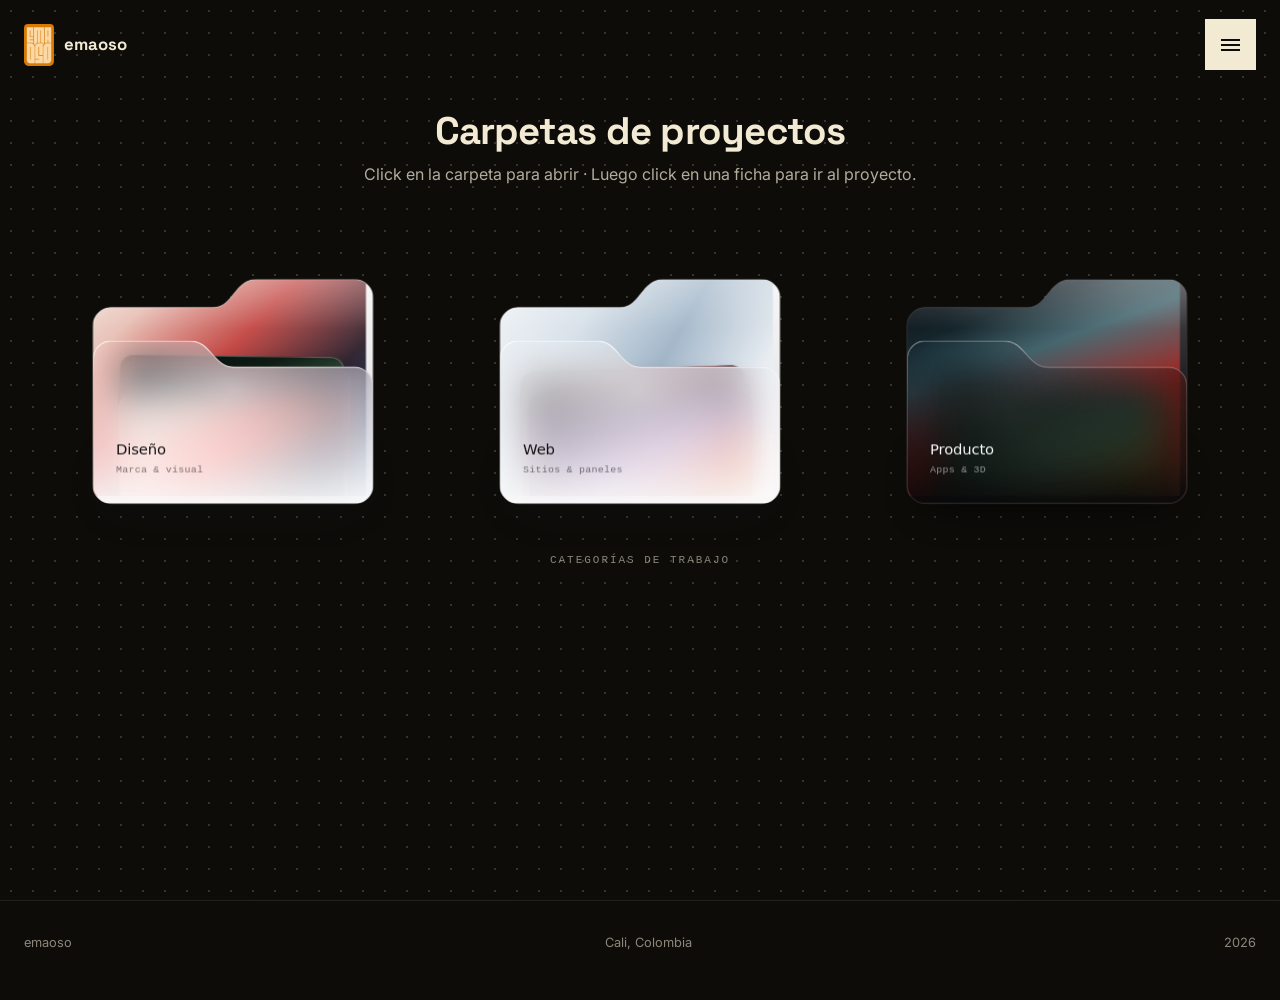
==== work.html @ 0667c809 "actualizacion general" ====
<!DOCTYPE html>
<html lang="es">
<head>
  <meta charset="UTF-8" />
  <meta name="viewport" content="width=device-width, initial-scale=1" />
  <title>Trabajo — emaoso</title>
  <meta name="description" content="Carpetas de proyectos de emaoso: diseño, web y producto.">
  <link rel="icon" href="assets/favicon.png">
  <link rel="preconnect" href="https://fonts.googleapis.com">
  <link rel="preconnect" href="https://fonts.gstatic.com" crossorigin>
  <link href="https://fonts.googleapis.com/css2?family=Space+Grotesk:wght@500;700&family=Inter:wght@400;500;600&display=swap" rel="stylesheet">
  <link rel="stylesheet" href="css/style.css" />
  <link rel="stylesheet" href="css/glass-folder.css" />
  <style>
    .desk {
      position: relative;
      min-height: 100svh;
      padding: 7rem 1.5rem 5rem;
      display: flex;
      flex-direction: column;
      align-items: center;
      overflow: hidden;
      background: var(--ink);
      color: var(--paper);
    }
    .desk::before {
      content: "";
      position: absolute;
      inset: 0;
      background-image: radial-gradient(color-mix(in srgb, var(--paper) 18%, transparent) 1.1px, transparent 1.4px);
      background-size: 22px 22px;
      pointer-events: none;
    }
    .intro {
      position: relative;
      max-width: 36rem;
      text-align: center;
      margin-bottom: 3rem;
    }
    .intro h1 {
      font-family: var(--display);
      font-size: clamp(1.75rem, 4vw, 2.4rem);
      font-weight: 700;
      letter-spacing: -0.02em;
      margin: 0 0 0.75rem;
      color: var(--paper);
    }
    .intro p {
      margin: 0;
      color: color-mix(in srgb, var(--paper) 72%, transparent);
      line-height: 1.55;
    }
    .row {
      position: relative;
      display: grid;
      grid-template-columns: 1fr;
      gap: 3rem 2.5rem;
      justify-items: center;
      align-items: end;
      max-width: 1180px;
      width: 100%;
    }
    @media (min-width: 768px) {
      .row { grid-template-columns: 1fr 1fr; }
    }
    @media (min-width: 1100px) {
      .row { grid-template-columns: 1fr 1fr 1fr; }
    }
    .hint {
      position: relative;
      margin-top: 3rem;
      font-family: ui-monospace, SFMono-Regular, Menlo, monospace;
      font-size: 11px;
      letter-spacing: 0.18em;
      text-transform: uppercase;
      color: color-mix(in srgb, var(--paper) 55%, transparent);
    }
  </style>
</head>
<body>

<a class="skip-link" href="#principal">Saltar al contenido</a>

<header class="chrome-top">
  <a class="brand" href="index.html" aria-label="emaoso, inicio">
    <img src="assets/emaoso-mark.png" alt="" class="brand-mark">
    <span>emaoso</span>
  </a>
  <button class="menu-toggle" id="menuToggle" aria-expanded="false" aria-controls="menuOverlay" aria-label="Abrir menú">
    <span class="bars" aria-hidden="true"></span>
  </button>
</header>

<div class="menu-overlay" id="menuOverlay" role="dialog" aria-modal="true" aria-label="Menú de navegación">
  <div class="menu-backdrop"></div>
  <div class="menu-panel">
    <div class="menu-panel-head">
      <span>emaoso</span>
      <button class="menu-close" id="menuClose" aria-label="Cerrar menú">×</button>
    </div>
    <nav class="menu-nav">
      <a href="index.html"><span class="num">01</span> Inicio</a>
      <a href="work.html"><span class="num">02</span> Trabajo</a>
      <a href="index.html#sobre-mi"><span class="num">03</span> Sobre mí</a>
      <a href="index.html#servicios"><span class="num">04</span> Servicios</a>
      <a href="index.html#contacto"><span class="num">05</span> Contacto</a>
    </nav>
    <div class="menu-panel-foot">
      <a href="mailto:osorioemanuel1810@gmail.com">Email</a>
      <a href="https://www.behance.net/emanuelosorio2">Behance</a>
    </div>
  </div>
</div>

<main id="principal">
  <div class="desk">
    <div class="intro">
      <h1>Carpetas de proyectos</h1>
      <p>
        Click en la carpeta para abrir · Luego click en una ficha para ir al proyecto.
      </p>
    </div>

    <div class="row">
      <div id="folder-diseno"></div>
      <div id="folder-web"></div>
      <div id="folder-producto"></div>
    </div>

    <p class="hint">Categorías de trabajo</p>
  </div>
</main>

<footer class="site-footer">
  <span>emaoso</span>
  <span>Cali, Colombia</span>
  <span id="year"></span>
</footer>

<!-- 1) Librería primero -->
<script src="js/main.js"></script>
<script src="js/glass-folder.js"></script>
<!-- 2) Luego montas las carpetas AQUÍ (no dentro de glass-folder.js) -->
<script>
  GlassFolder.mount("#folder-diseno", {
    label: "Diseño",
    meta: "Marca & visual",
    art: "aurora",
    width: 280,
    action: "none",
    labelPlacement: "bottom-left",
    files: [
      {
        name: "Yawa — Mupis",
        meta: "Propuesta de diseño",
        art: "verdant",
        href: "proyectos/yawa.html",
      },
      {
        name: "La Agencia UAO",
        meta: "Gráfica · 2025",
        art: "dusk",
        href: "proyectos/agencia-uao.html",
      },
      {
        name: "Identidad INZOKA",
        meta: "Sistema visual",
        art: "ember",
        href: "proyectos/inzoka.html",
      },
      {
        name: "Portfolio 2026",
        meta: "Libro 3D",
        art: "aurora",
        href: "proyectos/portfolio-2026.html",
      },
    ],
  });

  GlassFolder.mount("#folder-web", {
    label: "Web",
    meta: "Sitios & paneles",
    art: "glacier",
    width: 280,
    action: "none",
    labelPlacement: "bottom-left",
    files: [
      {
        name: "Iglesia del Nazareno",
        meta: "Renovación web",
        art: "aurora",
        // Página interna del case study + el sitio en vivo está enlazado ahí
        href: "proyectos/nazareno.html",
      },
      {
        name: "RedCREA — UNICAMACHO",
        meta: "Renovación web",
        art: "glacier",
        href: "proyectos/redcrea.html",
      },
      {
        name: "Panel Ruta Creativa",
        meta: "Panel de control",
        art: "dusk",
        href: "proyectos/ruta-creativa.html",
      },
    ],
  });

  GlassFolder.mount("#folder-producto", {
    label: "Producto",
    meta: "Apps & 3D",
    tone: "dark",
    art: "ember",
    width: 280,
    action: "none",
    labelPlacement: "bottom-left",
    files: [
      {
        name: "miEco",
        meta: "App finanzas",
        art: "ember",
        href: "proyectos/mieco.html",
      },
      {
        name: "Stills & Grade",
        meta: "Motion · 3D",
        art: "verdant",
        href: "proyectos/stills.html",
      },
    ],
  });
</script>
</body>
</html>
---- css/style.css ----
/* ---------- tokens ---------- */
:root{
  --ink:#0d0c09;
  --paper:#f3ead3;
  --orange:#d4860f;
  --line:rgba(243,234,211,.18);
  --sans:"Inter",system-ui,sans-serif;
  --display:"Space Grotesk",system-ui,sans-serif;
  --maxw:1320px;
}

*,*::before,*::after{box-sizing:border-box;}
html{scroll-behavior:smooth;}
body{
  margin:0;
  background:var(--ink);
  color:var(--paper);
  font-family:var(--sans);
  line-height:1.5;
  -webkit-font-smoothing:antialiased;
}
h1,h2,h3{font-family:var(--display);line-height:1;margin:0;font-weight:700;}
p{margin:0 0 1em;max-width:62ch;}
a{color:inherit;}
ul{margin:0;padding:0;list-style:none;}
img{max-width:100%;display:block;}
button{font:inherit;color:inherit;}

.sr-only{position:absolute;width:1px;height:1px;overflow:hidden;clip:rect(0 0 0 0);}
.skip-link{position:absolute;left:1rem;top:-3rem;background:var(--paper);color:var(--ink);padding:.6em 1em;border-radius:.3em;transition:top .2s;z-index:100;}
.skip-link:focus{top:1rem;}
:focus-visible{outline:2px solid var(--orange);outline-offset:3px;}

.wrap{max-width:var(--maxw);margin:0 auto;padding:0 1.5rem;}

/* ---------- custom cursor ---------- */
.cursor-dot{
  position:fixed;top:0;left:0;width:10px;height:10px;border-radius:50%;
  background:var(--paper);pointer-events:none;z-index:60;
  transform:translate(-50%,-50%);
  transition:width .2s,height .2s,background .2s;
  mix-blend-mode:difference;
}
.cursor-dot.is-big{width:52px;height:52px;background:var(--orange);}
@media (hover:none){.cursor-dot{display:none;}}

/* ---------- hover preview (project rows) ---------- */
.row-preview{
  position:fixed;top:0;left:0;width:200px;height:140px;z-index:55;
  display:flex;align-items:center;justify-content:center;
  border-radius:.3rem;font-family:var(--display);font-weight:700;font-size:.9rem;
  color:var(--ink);pointer-events:none;
  transform:translate(-50%,-50%) scale(0);
  opacity:0;transition:opacity .25s,transform .25s cubic-bezier(.2,.8,.2,1);
}
.row-preview.is-visible{opacity:1;transform:translate(-50%,-50%) scale(1);}
@media (hover:none){.row-preview{display:none;}}

/* ---------- top chrome (replaced by overlay menu) ---------- */
/* ---------- hero ---------- */
.hero{
  min-height:100svh;
  display:flex;flex-direction:column;justify-content:center;
  padding:6rem 1.5rem 7rem;
  max-width:var(--maxw);margin:0 auto;
}
.hero-title{
  font-size:clamp(4rem,16vw,11rem);
  letter-spacing:-0.04em;
  display:flex;flex-direction:column;
}
.hero-title .word{display:block;opacity:0;transform:translateY(.3em);animation:word-in .8s cubic-bezier(.2,.8,.2,1) forwards;}
.hero-title .word.accent{color:var(--orange);animation-delay:.12s;}
@keyframes word-in{to{opacity:1;transform:translateY(0);}}
.hero-copy{font-size:clamp(1rem,1.6vw,1.2rem);max-width:46ch;margin-top:1.5rem;color:color-mix(in srgb, var(--paper) 78%, transparent);}

.chrome-bottom{
  position:fixed;left:0;right:0;bottom:0;z-index:5;
  display:flex;justify-content:space-between;align-items:flex-end;
  padding:1.5rem;font-size:.8rem;pointer-events:none;
}
.chrome-bottom p{margin:0;display:flex;flex-direction:column;gap:.25em;}
.chrome-bottom .clock span{opacity:.6;}
.chrome-bottom time{font-family:var(--display);}
.status{flex-direction:row !important;align-items:center;gap:.6em !important;}
.status .dot{width:.45em;height:.45em;border-radius:50%;background:var(--orange);display:inline-block;}

/* ---------- marquee ---------- */
.marquee{overflow:hidden;border-top:1px solid var(--line);border-bottom:1px solid var(--line);padding:1.1rem 0;}
.marquee-track{display:flex;width:max-content;animation:scroll-left 26s linear infinite;}
.marquee-track span{
  font-family:var(--display);font-weight:700;
  font-size:clamp(1.4rem,3.4vw,2.4rem);
  white-space:nowrap;padding-right:1ch;
}
@keyframes scroll-left{from{transform:translateX(0);}to{transform:translateX(-50%);}}

/* ---------- trabajo (hover-reveal row list) ---------- */
.trabajo{padding:5rem 0 6rem;}
.section-head{display:flex;flex-wrap:wrap;gap:1.5rem;align-items:center;justify-content:space-between;margin-bottom:2.5rem;}
.section-head h2{font-size:clamp(1.8rem,3.4vw,2.4rem);}
.filtros{display:flex;flex-wrap:wrap;gap:.6rem;}
.filtro-btn{
  background:none;border:1px solid var(--line);color:var(--paper);
  padding:.45em 1em;border-radius:999px;font-size:.85rem;cursor:pointer;transition:border-color .2s,color .2s;
}
.filtro-btn:hover{border-color:var(--orange);}
.filtro-btn.is-active{border-color:var(--orange);color:var(--orange);}

.trabajo-row{
  position:relative;display:flex;align-items:baseline;gap:1.5rem;
  padding:1.4rem 0;border-top:1px solid var(--line);cursor:pointer;
}
.trabajo-row:last-child{border-bottom:1px solid var(--line);}
.trabajo-row[hidden]{display:none;}
.trabajo-row::before{
  content:"";position:absolute;inset:0;background:var(--paper);z-index:-1;
  transform:scaleY(0);transform-origin:top;transition:transform .35s cubic-bezier(.2,.8,.2,1);
}
.trabajo-row:hover::before{transform:scaleY(1);}
.trabajo-row:hover{color:var(--ink);}
.row-index{font-size:.8rem;opacity:.5;width:2ch;flex:none;}
.row-title{font-family:var(--display);font-weight:700;font-size:clamp(1.2rem,2.8vw,1.9rem);flex:1;}
.row-cat{font-size:.85rem;opacity:.65;flex:none;}
.row-year{font-size:.85rem;opacity:.5;flex:none;}

/* ---------- sobre mi ---------- */
.sobre-mi{padding:5rem 0;}
.pull-quote{
  font-family:var(--display);font-weight:700;
  font-size:clamp(1.6rem,3.6vw,2.6rem);letter-spacing:-0.01em;
  max-width:28ch;margin-bottom:2rem;
}
.sobre-texto{opacity:.78;max-width:64ch;}

/* ---------- servicios ---------- */
.servicios{padding:4rem 0 6rem;border-top:1px solid var(--line);}
.servicios h2{font-size:clamp(1.8rem,3.4vw,2.4rem);margin-bottom:2.5rem;}
.servicios-list{display:grid;grid-template-columns:repeat(2,1fr);gap:1px;background:var(--line);}
.servicios-list li{background:var(--ink);padding:2rem;}
.servicios-list h3{font-size:1.15rem;margin-bottom:.5em;}
.servicios-list p{margin:0;font-size:.92rem;opacity:.75;max-width:40ch;}

/* ---------- contacto ---------- */
.contacto{padding:6rem 0 7rem;border-top:1px solid var(--line);}
.contacto h2{font-size:clamp(1.8rem,3.4vw,2.4rem);margin-bottom:1.5rem;}
.contacto-email{
  display:inline-block;font-family:var(--display);font-weight:700;
  font-size:clamp(1.6rem,5vw,3.2rem);letter-spacing:-0.02em;
  text-decoration:none;border-bottom:2px solid var(--orange);margin-bottom:2rem;
  word-break:break-all;
}
.social-list{display:flex;gap:1.5rem;font-size:.9rem;}
.social-list a{text-decoration:none;opacity:.7;}
.social-list a:hover{opacity:1;text-decoration:underline;}

/* ---------- footer ---------- */
.site-footer{
  display:flex;justify-content:space-between;flex-wrap:wrap;gap:.5rem;
  max-width:var(--maxw);margin:0 auto;padding:2rem 1.5rem 3rem;
  font-size:.8rem;opacity:.55;border-top:1px solid var(--line);
}

/* ---------- responsive ---------- */
@media (max-width:860px){
  .servicios-list{grid-template-columns:1fr;}
  .chrome-bottom{flex-direction:column;align-items:flex-start;gap:.8rem;}
  .row-cat{display:none;}
}

@media (max-width:640px){
  .nav-toggle{display:flex;}
  .site-nav{
    position:fixed;inset:0;z-index:25;
    flex-direction:column;align-items:flex-start;justify-content:center;gap:2rem;
    background:var(--ink);padding:2rem 1.5rem;font-size:1.4rem;
    display:none;
  }
  .site-nav.open{display:flex;}
}

@media (prefers-reduced-motion: reduce){
  *{animation-duration:0.01ms !important;animation-iteration-count:1 !important;transition-duration:0.01ms !important;}
  .hero-title .word{opacity:1;transform:none;}
}


/* ---------- work CTA ---------- */
.btn-work{
  display:inline-block;
  font-family:var(--display);
  font-weight:700;
  font-size:.95rem;
  text-decoration:none;
  color:var(--orange);
  border-bottom:1px solid var(--orange);
  padding-bottom:.15em;
  transition:opacity .2s;
}
.btn-work:hover{opacity:.75;}


/* ---------- overlay menu (mijobello-style) ---------- */
.chrome-top{
  position:fixed;top:0;left:0;right:0;z-index:40;
  display:flex;align-items:center;justify-content:space-between;
  padding:1.2rem 1.5rem;
  pointer-events:none;
}
.chrome-top .brand,
.chrome-top .menu-toggle{pointer-events:auto;}
.brand{display:flex;align-items:center;gap:.6em;text-decoration:none;font-family:var(--display);font-weight:700;font-size:1.05rem;mix-blend-mode:difference;color:var(--paper);}
.brand-mark{width:1.9rem;height:auto;border-radius:.25rem;}

.menu-toggle{
  position:relative;z-index:52;
  width:3.2rem;height:3.2rem;
  display:flex;align-items:center;justify-content:center;
  background:var(--paper);color:var(--ink);
  border:1px solid color-mix(in srgb, var(--paper) 30%, transparent);
  cursor:pointer;padding:0;
  transition:background .25s,color .25s;
}
.menu-toggle:hover{background:var(--orange);color:var(--ink);}
.menu-toggle .bars,
.menu-toggle .bars::before,
.menu-toggle .bars::after{
  display:block;width:1.15rem;height:1.5px;background:currentColor;
  transition:transform .3s,opacity .3s;
  position:relative;
}
.menu-toggle .bars::before,
.menu-toggle .bars::after{content:"";position:absolute;left:0;}
.menu-toggle .bars::before{top:-5px;}
.menu-toggle .bars::after{top:5px;}
.menu-toggle[aria-expanded="true"] .bars{background:transparent;}
.menu-toggle[aria-expanded="true"] .bars::before{top:0;transform:rotate(45deg);}
.menu-toggle[aria-expanded="true"] .bars::after{top:0;transform:rotate(-45deg);}

.menu-overlay{
  position:fixed;inset:0;z-index:50;
  display:flex;justify-content:flex-end;
  pointer-events:none;
  visibility:hidden;
}
.menu-overlay.is-open{pointer-events:auto;visibility:visible;}
.menu-backdrop{
  position:absolute;inset:0;
  background:rgba(0,0,0,.45);
  opacity:0;transition:opacity .35s ease;
}
.menu-overlay.is-open .menu-backdrop{opacity:1;}
.menu-panel{
  position:relative;
  width:min(100%, 380px);
  height:100%;
  background:var(--paper);
  color:var(--ink);
  display:flex;flex-direction:column;
  transform:translateX(100%);
  transition:transform .4s cubic-bezier(.2,.8,.2,1);
  border-left:1px solid color-mix(in srgb, var(--ink) 12%, transparent);
}
.menu-overlay.is-open .menu-panel{transform:translateX(0);}

.menu-panel-head{
  display:flex;align-items:center;justify-content:space-between;
  padding:1.2rem 1.5rem;
  border-bottom:1px solid color-mix(in srgb, var(--ink) 12%, transparent);
  font-family:var(--display);font-weight:700;font-size:.95rem;
}
.menu-close{
  width:2.5rem;height:2.5rem;border:0;background:none;cursor:pointer;
  font-size:1.4rem;line-height:1;color:var(--ink);
}
.menu-nav{
  flex:1;display:flex;flex-direction:column;justify-content:center;
  padding:1rem 0;
}
.menu-nav a{
  display:flex;align-items:baseline;gap:1rem;
  padding:1.1rem 1.75rem;
  text-decoration:none;color:var(--ink);
  border-bottom:1px solid color-mix(in srgb, var(--ink) 10%, transparent);
  font-family:var(--display);font-weight:700;
  font-size:clamp(2rem, 5vw, 2.75rem);
  letter-spacing:-0.03em;
  line-height:1.05;
  transition:background .25s, color .25s, padding-left .3s cubic-bezier(.2,.8,.2,1);
}
.menu-nav a:first-child{border-top:1px solid color-mix(in srgb, var(--ink) 10%, transparent);}
.menu-nav a .num{
  font-size:.7rem;font-weight:500;opacity:.45;
  font-family:ui-monospace,monospace;letter-spacing:.06em;
  min-width:1.6rem;
}
.menu-nav a:hover{
  background:var(--ink);
  color:var(--paper);
  padding-left:2.25rem;
}
.menu-nav a:hover .num{opacity:.7;color:var(--orange);}
.menu-panel-foot{
  padding:1.5rem;
  border-top:1px solid color-mix(in srgb, var(--ink) 12%, transparent);
  font-size:.8rem;opacity:.65;
  display:flex;flex-wrap:wrap;gap:1rem;
}
.menu-panel-foot a{color:inherit;text-decoration:none;}
.menu-panel-foot a:hover{text-decoration:underline;opacity:1;}

body.menu-open{overflow:hidden;}

/* hide old fixed horizontal nav if still present */
.site-nav{display:none !important;}
.nav-toggle{display:none !important;}
---- css/glass-folder.css ----
.gf-root {
  --gf-px: 0;
  --gf-py: 0;
  --gf-ease: cubic-bezier(.2, .8, .2, 1);
  --gf-spring: cubic-bezier(.34, 1.36, .5, 1);
  --gf-hinge: 0deg;
  --gf-lift: 42px;
  --gf-spread: 0px;
  --gf-fan: 0deg;
  --gf-stack: 15px;
  --gf-ink: #141416;
  --gf-ink-soft: rgba(20, 20, 22, .55);
  position: relative;
  display: inline-block;
  flex: none;
  vertical-align: top;
  font-family: ui-sans-serif, system-ui, -apple-system, "SF Pro Text", "Segoe UI", Roboto, "Helvetica Neue", Arial, sans-serif;
  -webkit-font-smoothing: antialiased;
  -webkit-tap-highlight-color: transparent;
  isolation: isolate;
}
.gf-root[data-tone="dark"] { --gf-ink: #f5f5f7; --gf-ink-soft: rgba(245, 245, 247, .58); }
.gf-root:hover, .gf-root:focus-within { --gf-hinge: -11deg; --gf-lift: -34px; --gf-spread: 8px; --gf-fan: 1.4deg; --gf-stack: 10px; }
.gf-root[data-open] { --gf-hinge: -24deg; --gf-lift: -96px; --gf-spread: 40px; --gf-fan: 5deg; --gf-stack: 30px; }
.gf-stage {
  position: absolute;
  left: 0;
  top: 0;
  width: 340px;
  height: 272px;
  transform-origin: 0 0;
}
.gf-tilt {
  position: absolute;
  inset: 0;
  transform: perspective(1400px) rotateX(calc(var(--gf-py) * -3deg)) rotateY(calc(var(--gf-px) * 4deg));
  transition: transform .9s var(--gf-ease);
}
.gf-shadow {
  position: absolute;
  left: 18px;
  right: 18px;
  bottom: -6px;
  height: 60px;
  border-radius: 40px;
  background: rgba(16, 18, 24, .34);
  filter: blur(22px);
  transform: translateX(calc(var(--gf-px) * -8px));
  transition: transform .9s var(--gf-ease), opacity .9s var(--gf-ease);
}
.gf-root[data-tone="dark"] .gf-shadow { background: rgba(0, 0, 0, .62); }
.gf-back {
  position: absolute;
  inset: 0;
  overflow: hidden;
  background: linear-gradient(180deg, #f3f3f4 0%, #e3e3e6 100%);
}
.gf-root[data-tone="dark"] .gf-back { background: linear-gradient(180deg, #2a2a2e 0%, #121214 100%); }
.gf-art {
  position: absolute;
  left: -12px;
  top: -12px;
  max-width: none;
  object-fit: cover;
  transform: translate(calc(var(--gf-px) * -7px), calc(var(--gf-py) * -6px)) scale(1.02);
  transition: transform 1.1s var(--gf-ease), opacity 1.2s var(--gf-ease), filter 1.2s var(--gf-ease);
}
canvas.gf-art { opacity: 0; filter: blur(14px) saturate(.6); }
canvas.gf-art[data-ready] { opacity: 1; filter: none; }
.gf-back-sheen {
  position: absolute;
  inset: 0;
  background:
    linear-gradient(180deg, rgba(255, 255, 255, .22) 0%, rgba(255, 255, 255, 0) 22%),
    radial-gradient(120% 80% at 80% 0%, rgba(255, 255, 255, .16), rgba(255, 255, 255, 0) 60%);
  pointer-events: none;
}
.gf-rim {
  position: absolute;
  left: 0;
  top: 0;
  max-width: none;
  overflow: visible;
  pointer-events: none;
  fill: none;
}
.gf-back-rim { width: 340px; height: 272px; }
.gf-back-rim path { stroke: rgba(255, 255, 255, .45); stroke-width: 1; }
.gf-root[data-tone="dark"] .gf-back-rim path { stroke: rgba(255, 255, 255, .16); }
/* ---- files ---------------------------------------------------------------- */
.gf-files {
  position: absolute;
  inset: 0;
  z-index: 5;
  pointer-events: none;
  /* nothing hangs out of the bottom of the pocket, however tall the stack */
  clip-path: inset(-400px -400px 10px -400px);
}
.gf-sheet-slot { display: contents; }
.gf-sheet {
  all: unset;
  box-sizing: border-box;
  position: absolute;
  left: 34px;
  top: 96px;
  width: 272px;
  height: 184px;
  border-radius: 16px;
  overflow: hidden;
  cursor: pointer;
  pointer-events: auto;
  background: linear-gradient(180deg, #ffffff 0%, #f2f2f0 100%);
  box-shadow:
    inset 0 1px 0 rgba(255, 255, 255, .9),
    0 0 0 .5px rgba(0, 0, 0, .1),
    0 10px 26px -8px rgba(10, 12, 20, .28);
  transform-origin: 50% 100%;
  transform:
    translate(calc(var(--gf-jx) + var(--gf-slot) * var(--gf-spread)), calc(var(--gf-lift) + var(--gf-depth) * var(--gf-stack) * -1))
    rotate(calc(var(--gf-jr) + var(--gf-slot) * var(--gf-fan)));
  transition:
    transform .75s var(--gf-spring) calc(var(--gf-depth) * 40ms),
    box-shadow .4s var(--gf-ease),
    translate .9s var(--gf-ease),
    opacity .9s var(--gf-ease);
}
.gf-root[data-tone="dark"] .gf-sheet { background: linear-gradient(180deg, #2c2c30 0%, #1c1c1f 100%); box-shadow: inset 0 1px 0 rgba(255, 255, 255, .14), 0 0 0 .5px rgba(255, 255, 255, .08), 0 12px 28px -8px rgba(0, 0, 0, .7); }
.gf-sheet--art { background: #1a1a1d; }
.gf-root[data-open] .gf-sheet:hover,
.gf-root[data-open] .gf-sheet:focus-visible {
  transform:
    translate(calc(var(--gf-jx) + var(--gf-slot) * var(--gf-spread)), calc(var(--gf-lift) + var(--gf-depth) * var(--gf-stack) * -1 - 18px))
    rotate(calc(var(--gf-slot) * var(--gf-fan) * .6));
  box-shadow: inset 0 1px 0 rgba(255, 255, 255, .9), 0 0 0 .5px rgba(0, 0, 0, .1), 0 22px 40px -12px rgba(10, 12, 20, .42);
  transition-delay: 0s;
}
.gf-sheet:focus-visible { outline: 2px solid #4c8dff; outline-offset: 2px; }
.gf-sheet-art {
  position: absolute;
  left: 0;
  top: 0;
  width: 272px;
  height: 184px;
  max-width: none;
  object-fit: cover;
  transition: opacity .9s var(--gf-ease), filter .9s var(--gf-ease);
}
canvas.gf-sheet-art { opacity: 0; filter: blur(10px); }
canvas.gf-sheet-art[data-ready] { opacity: 1; filter: none; }
.gf-sheet--art::after {
  content: "";
  position: absolute;
  inset: 0;
  border-radius: inherit;
  background: linear-gradient(180deg, rgba(0, 0, 0, .42) 0%, rgba(0, 0, 0, 0) 34%);
  box-shadow: inset 0 0 0 1px rgba(255, 255, 255, .2);
  pointer-events: none;
}
.gf-sheet-head {
  position: absolute;
  left: 14px;
  right: 14px;
  top: 11px;
  z-index: 1;
  display: flex;
  align-items: baseline;
  justify-content: space-between;
  gap: 10px;
  white-space: nowrap;
}
.gf-sheet-name {
  overflow: hidden;
  text-overflow: ellipsis;
  font-size: 12.5px;
  font-weight: 560;
  letter-spacing: -.005em;
  color: #18181b;
}
.gf-sheet-meta {
  flex: none;
  font-family: ui-monospace, "SF Mono", SFMono-Regular, Menlo, Consolas, monospace;
  font-size: 10px;
  letter-spacing: .02em;
  color: rgba(24, 24, 27, .5);
}
.gf-root[data-tone="dark"] .gf-sheet-name, .gf-sheet--art .gf-sheet-name { color: #fafafa; }
.gf-root[data-tone="dark"] .gf-sheet-meta, .gf-sheet--art .gf-sheet-meta { color: rgba(250, 250, 250, .66); }
.gf-lines {
  position: absolute;
  left: 14px;
  right: 14px;
  top: 40px;
  display: flex;
  flex-direction: column;
  gap: 9px;
}
.gf-lines i {
  display: block;
  height: 5px;
  border-radius: 3px;
  background: rgba(24, 24, 27, .08);
}
.gf-lines i:first-child { height: 9px; margin-bottom: 4px; background: rgba(24, 24, 27, .14); }
.gf-root[data-tone="dark"] .gf-lines i { background: rgba(255, 255, 255, .08); }
.gf-root[data-tone="dark"] .gf-lines i:first-child { background: rgba(255, 255, 255, .16); }
.gf-sheet--drop { animation: gf-drop .85s var(--gf-ease) both; }
@keyframes gf-drop {
  0% { translate: 0 -190px; rotate: -9deg; opacity: 0; }
  35% { opacity: 1; }
  72% { translate: 0 10px; rotate: 1deg; }
  100% { translate: 0 0; rotate: 0deg; opacity: 1; }
}
/* ---- front glass ----------------------------------------------------------- */
.gf-front {
  position: absolute;
  left: 0;
  top: 74px;
  width: 340px;
  height: 198px;
  z-index: 10;
  -webkit-backdrop-filter: blur(22px) saturate(1.5);
  backdrop-filter: blur(22px) saturate(1.5);
  transform-origin: 50% 100%;
  transform: perspective(760px) rotateX(var(--gf-hinge));
  transition: transform .8s var(--gf-spring), translate 1s var(--gf-ease), opacity 1s var(--gf-ease);
}
.gf-front--bump { animation: gf-bump .7s var(--gf-ease) .38s both; }
@keyframes gf-bump {
  0% { scale: 1; }
  35% { scale: 1.018 .975; }
  70% { scale: .996 1.006; }
  100% { scale: 1; }
}
.gf-tint {
  position: absolute;
  inset: 0;
  background:
    linear-gradient(180deg, rgba(255, 255, 255, .16) 0%, rgba(255, 255, 255, .5) 42%, rgba(252, 252, 252, .93) 100%);
}
.gf-root[data-tone="dark"] .gf-tint {
  background: linear-gradient(180deg, rgba(18, 18, 20, .18) 0%, rgba(14, 14, 16, .62) 46%, rgba(8, 8, 10, .94) 100%);
}
.gf-spec {
  position: absolute;
  inset: 0;
  background: radial-gradient(260px 200px at calc(50% + var(--gf-px) * 46%) calc(30% + var(--gf-py) * 40%), rgba(255, 255, 255, .5), rgba(255, 255, 255, 0) 70%);
  mix-blend-mode: soft-light;
  opacity: .9;
  transition: background-position .6s var(--gf-ease);
  pointer-events: none;
}
.gf-root[data-tone="dark"] .gf-spec { mix-blend-mode: screen; opacity: .16; }
.gf-front-rim { width: 340px; height: 198px; }
.gf-front-rim path { stroke-width: 2.4; transition: stroke-width .3s var(--gf-ease); }
.gf-root[data-tone="dark"] .gf-front-rim { opacity: .55; }
.gf-hit {
  all: unset;
  position: absolute;
  inset: 0;
  z-index: 1;
  cursor: pointer;
}
.gf-hit:focus-visible ~ .gf-label .gf-title { text-decoration: underline; text-decoration-thickness: 1.5px; text-underline-offset: 4px; }
.gf-front:has(.gf-hit:focus-visible) .gf-front-rim path { stroke-width: 5; }
.gf-label {
  position: absolute;
  z-index: 2;
  display: flex;
  flex-direction: column;
  gap: 4px;
  max-width: 200px;
  pointer-events: none;
  color: var(--gf-ink);
}
.gf-root[data-place="bottom-left"] .gf-label { left: 28px; bottom: 32px; }
.gf-root[data-place="top-left"] .gf-label { left: 28px; top: 34px; }
.gf-root[data-place="top-right"] .gf-label { right: 32px; top: 52px; align-items: flex-start; }
.gf-title {
  font-size: 18px;
  font-weight: 500;
  line-height: 1.15;
  letter-spacing: -.012em;
  overflow: hidden;
  text-overflow: ellipsis;
  white-space: nowrap;
}
.gf-meta {
  font-family: ui-monospace, "SF Mono", SFMono-Regular, Menlo, Consolas, monospace;
  font-size: 12px;
  letter-spacing: .03em;
  color: var(--gf-ink-soft);
  white-space: nowrap;
  animation: gf-roll .5s var(--gf-ease) both;
}
@keyframes gf-roll {
  from { opacity: 0; translate: 0 7px; filter: blur(3px); }
  to { opacity: 1; translate: 0 0; filter: blur(0); }
}
/* ---- the key: + or ··· ------------------------------------------------------ */
.gf-key {
  all: unset;
  box-sizing: border-box;
  position: absolute;
  right: 22px;
  bottom: 22px;
  z-index: 12;
  width: 58px;
  height: 58px;
  border-radius: 18px;
  display: grid;
  place-items: center;
  cursor: pointer;
  transition: transform .35s var(--gf-spring), box-shadow .35s var(--gf-ease), background .35s var(--gf-ease);
}
.gf-key:hover { transform: translateY(-2px); }
.gf-key:active { transform: translateY(0) scale(.93); transition-duration: .12s; }
.gf-key:focus-visible { outline: 2px solid #4c8dff; outline-offset: 3px; }
.gf-key--add {
  color: #fff;
  background: radial-gradient(120% 90% at 50% 0%, #3a3a3f 0%, #121214 55%, #050506 100%);
  box-shadow:
    inset 0 1px 0 rgba(255, 255, 255, .22),
    inset 0 -3px 8px rgba(0, 0, 0, .7),
    0 0 0 1px rgba(0, 0, 0, .75),
    0 14px 22px -8px rgba(0, 0, 0, .55),
    0 3px 6px -2px rgba(0, 0, 0, .35);
}
.gf-root[data-tone="dark"] .gf-key--add {
  color: #111113;
  background: radial-gradient(120% 90% at 50% 0%, #ffffff 0%, #ececee 55%, #d2d2d6 100%);
  box-shadow: inset 0 1px 0 #fff, inset 0 -3px 8px rgba(0, 0, 0, .14), 0 0 0 1px rgba(0, 0, 0, .4), 0 14px 22px -8px rgba(0, 0, 0, .7);
}
.gf-key--more {
  color: #111113;
  background: linear-gradient(180deg, rgba(255, 255, 255, .92) 0%, rgba(226, 226, 230, .82) 100%);
  -webkit-backdrop-filter: blur(10px);
  backdrop-filter: blur(10px);
  box-shadow:
    inset 0 1px 0 #fff,
    inset 0 -2px 4px rgba(0, 0, 0, .06),
    0 0 0 1px rgba(0, 0, 0, .16),
    0 10px 18px -8px rgba(0, 0, 0, .3);
}
.gf-root[data-tone="dark"] .gf-key--more {
  color: #f5f5f7;
  background: linear-gradient(180deg, rgba(255, 255, 255, .16) 0%, rgba(255, 255, 255, .06) 100%);
  box-shadow: inset 0 1px 0 rgba(255, 255, 255, .22), 0 0 0 1px rgba(255, 255, 255, .1), 0 10px 18px -8px rgba(0, 0, 0, .6);
}
.gf-key--more[aria-expanded="true"] { transform: scale(.96); }
.gf-glyph { display: block; max-width: none; fill: none; stroke: currentColor; stroke-linecap: round; }
.gf-glyph--plus { width: 26px; height: 26px; stroke-width: 1.6; animation: gf-turn .6s var(--gf-spring); }
.gf-glyph--more { width: 30px; height: 12px; stroke-width: 1.7; }
@keyframes gf-turn { from { rotate: -90deg; } to { rotate: 0deg; } }
/* ---- menu ------------------------------------------------------------------- */
.gf-menu {
  position: absolute;
  right: 22px;
  bottom: 90px;
  z-index: 20;
  min-width: 176px;
  padding: 6px;
  border-radius: 16px;
  display: flex;
  flex-direction: column;
  background: rgba(252, 252, 253, .72);
  -webkit-backdrop-filter: blur(24px) saturate(1.6);
  backdrop-filter: blur(24px) saturate(1.6);
  box-shadow: inset 0 1px 0 rgba(255, 255, 255, .9), 0 0 0 .5px rgba(0, 0, 0, .14), 0 24px 48px -16px rgba(10, 12, 20, .4);
  transform-origin: 100% 100%;
  opacity: 0;
  visibility: hidden;
  transform: translateY(6px) scale(.94);
  transition: opacity .2s var(--gf-ease), transform .32s var(--gf-spring), visibility 0s .32s;
}
.gf-menu[data-open] { opacity: 1; visibility: visible; transform: none; transition-delay: 0s; }
.gf-root[data-tone="dark"] .gf-menu { background: rgba(30, 30, 34, .72); box-shadow: inset 0 1px 0 rgba(255, 255, 255, .1), 0 0 0 .5px rgba(255, 255, 255, .1), 0 24px 48px -16px rgba(0, 0, 0, .8); }
.gf-menu-item {
  all: unset;
  box-sizing: border-box;
  padding: 9px 12px;
  border-radius: 10px;
  font-size: 13.5px;
  font-weight: 450;
  color: #18181b;
  cursor: pointer;
}
.gf-root[data-tone="dark"] .gf-menu-item { color: #f4f4f5; }
.gf-menu-item:hover, .gf-menu-item:focus-visible { background: rgba(24, 24, 27, .07); }
.gf-root[data-tone="dark"] .gf-menu-item:hover, .gf-root[data-tone="dark"] .gf-menu-item:focus-visible { background: rgba(255, 255, 255, .09); }
.gf-menu-item--danger { color: #d92d20; }
.gf-root[data-tone="dark"] .gf-menu-item--danger { color: #ff6b5e; }
/* ---- entrance: the folder assembles itself ---------------------------------- */
.gf-root:not([data-entered]) .gf-back,
.gf-root:not([data-entered]) .gf-back-rim { translate: 0 22px; opacity: 0; }
.gf-root:not([data-entered]) .gf-sheet { translate: 0 -120px; opacity: 0; }
.gf-root:not([data-entered]) .gf-front { translate: 0 46px; opacity: 0; }
.gf-root:not([data-entered]) .gf-key { opacity: 0; scale: .6; }
.gf-root:not([data-entered]) .gf-shadow { opacity: 0; }
.gf-back, .gf-back-rim { transition: translate 1s var(--gf-ease), opacity .9s var(--gf-ease); }
.gf-root[data-entered] .gf-sheet { transition-delay: calc(var(--gf-depth) * 40ms), 0s, calc(.18s + var(--gf-depth) * 90ms), calc(.18s + var(--gf-depth) * 90ms); }
.gf-root[data-entered] .gf-front { transition-delay: 0s, .42s, .42s; }
.gf-key { transition: transform .35s var(--gf-spring), box-shadow .35s var(--gf-ease), opacity .6s var(--gf-ease) .7s, scale .7s var(--gf-spring) .7s; }
@media (prefers-reduced-motion: reduce) {
  .gf-root *, .gf-root *::before, .gf-root *::after {
    transition-duration: 0s !important;
    transition-delay: 0s !important;
    animation: none !important;
  }
  .gf-tilt { transform: none; }
}
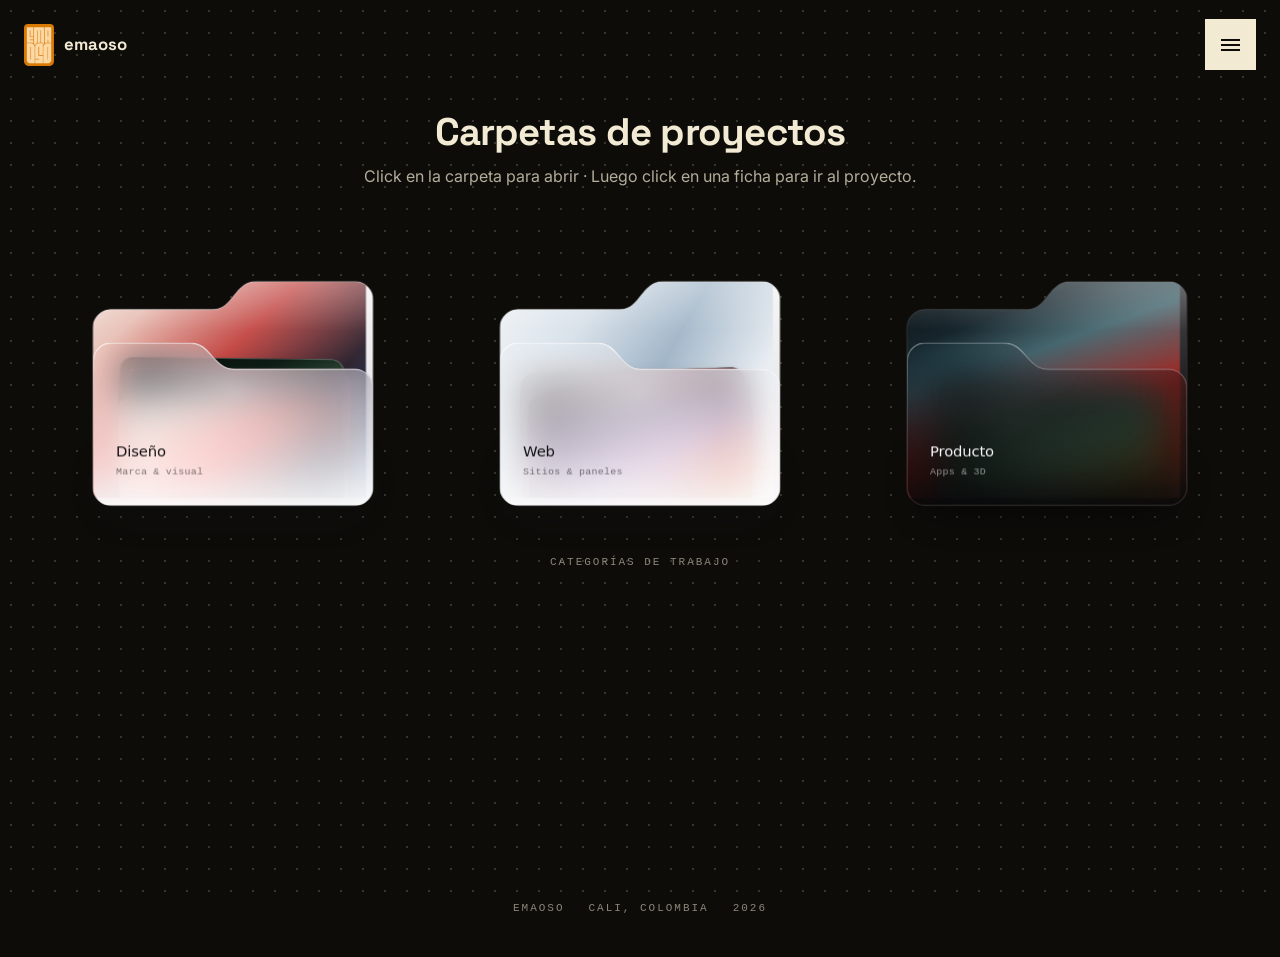
==== commit d6314057: "Lleva el inicio y los casos de estudio al mismo escritorio de la página de trabajo. Co-authored-by: " ====
--- a/work.html
+++ b/work.html
@@ -11,71 +11,6 @@
   <link href="https://fonts.googleapis.com/css2?family=Space+Grotesk:wght@500;700&family=Inter:wght@400;500;600&display=swap" rel="stylesheet">
   <link rel="stylesheet" href="css/style.css" />
   <link rel="stylesheet" href="css/glass-folder.css" />
-  <style>
-    .desk {
-      position: relative;
-      min-height: 100svh;
-      padding: 7rem 1.5rem 5rem;
-      display: flex;
-      flex-direction: column;
-      align-items: center;
-      overflow: hidden;
-      background: var(--ink);
-      color: var(--paper);
-    }
-    .desk::before {
-      content: "";
-      position: absolute;
-      inset: 0;
-      background-image: radial-gradient(color-mix(in srgb, var(--paper) 18%, transparent) 1.1px, transparent 1.4px);
-      background-size: 22px 22px;
-      pointer-events: none;
-    }
-    .intro {
-      position: relative;
-      max-width: 36rem;
-      text-align: center;
-      margin-bottom: 3rem;
-    }
-    .intro h1 {
-      font-family: var(--display);
-      font-size: clamp(1.75rem, 4vw, 2.4rem);
-      font-weight: 700;
-      letter-spacing: -0.02em;
-      margin: 0 0 0.75rem;
-      color: var(--paper);
-    }
-    .intro p {
-      margin: 0;
-      color: color-mix(in srgb, var(--paper) 72%, transparent);
-      line-height: 1.55;
-    }
-    .row {
-      position: relative;
-      display: grid;
-      grid-template-columns: 1fr;
-      gap: 3rem 2.5rem;
-      justify-items: center;
-      align-items: end;
-      max-width: 1180px;
-      width: 100%;
-    }
-    @media (min-width: 768px) {
-      .row { grid-template-columns: 1fr 1fr; }
-    }
-    @media (min-width: 1100px) {
-      .row { grid-template-columns: 1fr 1fr 1fr; }
-    }
-    .hint {
-      position: relative;
-      margin-top: 3rem;
-      font-family: ui-monospace, SFMono-Regular, Menlo, monospace;
-      font-size: 11px;
-      letter-spacing: 0.18em;
-      text-transform: uppercase;
-      color: color-mix(in srgb, var(--paper) 55%, transparent);
-    }
-  </style>
 </head>
 <body>
 
@@ -121,7 +56,7 @@
       </p>
     </div>
 
-    <div class="row">
+    <div class="folder-row">
       <div id="folder-diseno"></div>
       <div id="folder-web"></div>
       <div id="folder-producto"></div>
--- a/css/style.css
+++ b/css/style.css
@@ -6,6 +6,7 @@
   --line:rgba(243,234,211,.18);
   --sans:"Inter",system-ui,sans-serif;
   --display:"Space Grotesk",system-ui,sans-serif;
+  --mono:ui-monospace,SFMono-Regular,Menlo,monospace;
   --maxw:1320px;
 }
 
@@ -19,188 +20,337 @@
   line-height:1.5;
   -webkit-font-smoothing:antialiased;
 }
-h1,h2,h3{font-family:var(--display);line-height:1;margin:0;font-weight:700;}
+body::before{
+  content:"";
+  position:fixed;
+  inset:0;
+  z-index:0;
+  pointer-events:none;
+  background-image:radial-gradient(color-mix(in srgb, var(--paper) 18%, transparent) 1.1px, transparent 1.4px);
+  background-size:22px 22px;
+}
+h1,h2,h3{font-family:var(--display);line-height:1.05;margin:0;font-weight:700;letter-spacing:-0.02em;}
 p{margin:0 0 1em;max-width:62ch;}
 a{color:inherit;}
 ul{margin:0;padding:0;list-style:none;}
 img{max-width:100%;display:block;}
 button{font:inherit;color:inherit;}
 
+main,.site-footer{position:relative;z-index:1;}
+
 .sr-only{position:absolute;width:1px;height:1px;overflow:hidden;clip:rect(0 0 0 0);}
-.skip-link{position:absolute;left:1rem;top:-3rem;background:var(--paper);color:var(--ink);padding:.6em 1em;border-radius:.3em;transition:top .2s;z-index:100;}
+.skip-link{
+  position:absolute;left:1rem;top:-3rem;z-index:100;
+  background:var(--paper);color:var(--ink);
+  padding:.6em 1em;border-radius:.3em;transition:top .2s;
+}
 .skip-link:focus{top:1rem;}
 :focus-visible{outline:2px solid var(--orange);outline-offset:3px;}
 
-.wrap{max-width:var(--maxw);margin:0 auto;padding:0 1.5rem;}
-
-/* ---------- custom cursor ---------- */
-.cursor-dot{
-  position:fixed;top:0;left:0;width:10px;height:10px;border-radius:50%;
-  background:var(--paper);pointer-events:none;z-index:60;
-  transform:translate(-50%,-50%);
-  transition:width .2s,height .2s,background .2s;
-  mix-blend-mode:difference;
-}
-.cursor-dot.is-big{width:52px;height:52px;background:var(--orange);}
-@media (hover:none){.cursor-dot{display:none;}}
-
-/* ---------- hover preview (project rows) ---------- */
-.row-preview{
-  position:fixed;top:0;left:0;width:200px;height:140px;z-index:55;
-  display:flex;align-items:center;justify-content:center;
-  border-radius:.3rem;font-family:var(--display);font-weight:700;font-size:.9rem;
-  color:var(--ink);pointer-events:none;
-  transform:translate(-50%,-50%) scale(0);
-  opacity:0;transition:opacity .25s,transform .25s cubic-bezier(.2,.8,.2,1);
-}
-.row-preview.is-visible{opacity:1;transform:translate(-50%,-50%) scale(1);}
-@media (hover:none){.row-preview{display:none;}}
-
-/* ---------- top chrome (replaced by overlay menu) ---------- */
-/* ---------- hero ---------- */
-.hero{
+/* ---------- desk (work page surface) ---------- */
+.desk{
+  position:relative;
   min-height:100svh;
-  display:flex;flex-direction:column;justify-content:center;
-  padding:6rem 1.5rem 7rem;
-  max-width:var(--maxw);margin:0 auto;
-}
-.hero-title{
-  font-size:clamp(4rem,16vw,11rem);
+  padding:7rem 1.5rem 5rem;
+  display:flex;
+  flex-direction:column;
+  align-items:center;
+  overflow:hidden;
+}
+
+.intro{
+  position:relative;
+  width:min(36rem,100%);
+  text-align:center;
+  margin-bottom:3rem;
+}
+.intro h1{
+  font-size:clamp(1.75rem,4vw,2.4rem);
+  margin:0 0 .75rem;
+  color:var(--paper);
+}
+.intro p,
+.lede{
+  margin:0;
+  max-width:none;
+  color:color-mix(in srgb, var(--paper) 72%, transparent);
+  line-height:1.55;
+}
+.intro--home{
+  width:min(40rem,100%);
+}
+.intro--home h1{
+  font-size:clamp(2.5rem,6.4vw,4.25rem);
   letter-spacing:-0.04em;
-  display:flex;flex-direction:column;
-}
-.hero-title .word{display:block;opacity:0;transform:translateY(.3em);animation:word-in .8s cubic-bezier(.2,.8,.2,1) forwards;}
-.hero-title .word.accent{color:var(--orange);animation-delay:.12s;}
-@keyframes word-in{to{opacity:1;transform:translateY(0);}}
-.hero-copy{font-size:clamp(1rem,1.6vw,1.2rem);max-width:46ch;margin-top:1.5rem;color:color-mix(in srgb, var(--paper) 78%, transparent);}
-
-.chrome-bottom{
-  position:fixed;left:0;right:0;bottom:0;z-index:5;
-  display:flex;justify-content:space-between;align-items:flex-end;
-  padding:1.5rem;font-size:.8rem;pointer-events:none;
-}
-.chrome-bottom p{margin:0;display:flex;flex-direction:column;gap:.25em;}
-.chrome-bottom .clock span{opacity:.6;}
-.chrome-bottom time{font-family:var(--display);}
-.status{flex-direction:row !important;align-items:center;gap:.6em !important;}
-.status .dot{width:.45em;height:.45em;border-radius:50%;background:var(--orange);display:inline-block;}
-
-/* ---------- marquee ---------- */
-.marquee{overflow:hidden;border-top:1px solid var(--line);border-bottom:1px solid var(--line);padding:1.1rem 0;}
-.marquee-track{display:flex;width:max-content;animation:scroll-left 26s linear infinite;}
-.marquee-track span{
-  font-family:var(--display);font-weight:700;
-  font-size:clamp(1.4rem,3.4vw,2.4rem);
-  white-space:nowrap;padding-right:1ch;
-}
-@keyframes scroll-left{from{transform:translateX(0);}to{transform:translateX(-50%);}}
-
-/* ---------- trabajo (hover-reveal row list) ---------- */
-.trabajo{padding:5rem 0 6rem;}
-.section-head{display:flex;flex-wrap:wrap;gap:1.5rem;align-items:center;justify-content:space-between;margin-bottom:2.5rem;}
-.section-head h2{font-size:clamp(1.8rem,3.4vw,2.4rem);}
-.filtros{display:flex;flex-wrap:wrap;gap:.6rem;}
-.filtro-btn{
-  background:none;border:1px solid var(--line);color:var(--paper);
-  padding:.45em 1em;border-radius:999px;font-size:.85rem;cursor:pointer;transition:border-color .2s,color .2s;
-}
-.filtro-btn:hover{border-color:var(--orange);}
-.filtro-btn.is-active{border-color:var(--orange);color:var(--orange);}
-
-.trabajo-row{
-  position:relative;display:flex;align-items:baseline;gap:1.5rem;
-  padding:1.4rem 0;border-top:1px solid var(--line);cursor:pointer;
-}
-.trabajo-row:last-child{border-bottom:1px solid var(--line);}
-.trabajo-row[hidden]{display:none;}
-.trabajo-row::before{
-  content:"";position:absolute;inset:0;background:var(--paper);z-index:-1;
-  transform:scaleY(0);transform-origin:top;transition:transform .35s cubic-bezier(.2,.8,.2,1);
-}
-.trabajo-row:hover::before{transform:scaleY(1);}
-.trabajo-row:hover{color:var(--ink);}
-.row-index{font-size:.8rem;opacity:.5;width:2ch;flex:none;}
-.row-title{font-family:var(--display);font-weight:700;font-size:clamp(1.2rem,2.8vw,1.9rem);flex:1;}
-.row-cat{font-size:.85rem;opacity:.65;flex:none;}
-.row-year{font-size:.85rem;opacity:.5;flex:none;}
-
-/* ---------- sobre mi ---------- */
-.sobre-mi{padding:5rem 0;}
-.pull-quote{
-  font-family:var(--display);font-weight:700;
-  font-size:clamp(1.6rem,3.6vw,2.6rem);letter-spacing:-0.01em;
-  max-width:28ch;margin-bottom:2rem;
-}
-.sobre-texto{opacity:.78;max-width:64ch;}
-
-/* ---------- servicios ---------- */
-.servicios{padding:4rem 0 6rem;border-top:1px solid var(--line);}
-.servicios h2{font-size:clamp(1.8rem,3.4vw,2.4rem);margin-bottom:2.5rem;}
-.servicios-list{display:grid;grid-template-columns:repeat(2,1fr);gap:1px;background:var(--line);}
-.servicios-list li{background:var(--ink);padding:2rem;}
-.servicios-list h3{font-size:1.15rem;margin-bottom:.5em;}
-.servicios-list p{margin:0;font-size:.92rem;opacity:.75;max-width:40ch;}
-
-/* ---------- contacto ---------- */
-.contacto{padding:6rem 0 7rem;border-top:1px solid var(--line);}
-.contacto h2{font-size:clamp(1.8rem,3.4vw,2.4rem);margin-bottom:1.5rem;}
+  line-height:.96;
+}
+.intro .kicker{margin-bottom:1rem;}
+.mark{
+  color:var(--orange);
+  font-size:.42em;
+  vertical-align:super;
+  margin-left:.06em;
+}
+
+.kicker,.hint{
+  font-family:var(--mono);
+  font-size:11px;
+  letter-spacing:.18em;
+  text-transform:uppercase;
+  color:color-mix(in srgb, var(--paper) 55%, transparent);
+}
+.kicker{margin:0;}
+.hint{
+  position:relative;
+  margin:3rem 0 0;
+  text-align:center;
+}
+
+.desk-actions{
+  display:flex;
+  flex-wrap:wrap;
+  justify-content:center;
+  gap:.75rem;
+  margin-top:1.6rem;
+}
+.btn-primary,.btn-ghost{
+  display:inline-flex;
+  align-items:center;
+  justify-content:center;
+  padding:.8em 1.25em;
+  border-radius:14px;
+  font-weight:600;
+  font-size:.9rem;
+  text-decoration:none;
+  transition:background .2s,color .2s,border-color .2s,transform .2s;
+}
+.btn-primary{
+  background:var(--paper);
+  color:var(--ink);
+  border:1px solid var(--paper);
+}
+.btn-primary:hover{background:var(--orange);border-color:var(--orange);}
+.btn-ghost{
+  background:transparent;
+  border:1px solid var(--line);
+}
+.btn-ghost:hover{border-color:var(--orange);color:var(--orange);}
+
+.skill-row{
+  display:flex;
+  flex-wrap:wrap;
+  justify-content:center;
+  gap:.55rem 1.35rem;
+  margin:1.75rem 0 0;
+  font-family:var(--mono);
+  font-size:11px;
+  letter-spacing:.14em;
+  text-transform:uppercase;
+  color:color-mix(in srgb, var(--paper) 55%, transparent);
+}
+
+/* ---------- glass sheets ---------- */
+.band{
+  width:min(980px,100%);
+  margin-top:1.25rem;
+}
+.sheet-grid{
+  display:grid;
+  gap:1rem;
+}
+.sheet-grid--split{grid-template-columns:1.2fr .9fr;align-items:stretch;}
+.sheet-grid--split .sheet:last-child{display:flex;flex-direction:column;}
+.sheet-grid--split .local-clock{margin-top:auto;}
+.sheet-grid--services{grid-template-columns:1fr 1fr;margin-top:1.15rem;}
+
+.sheet{
+  position:relative;
+  border-radius:22px;
+  padding:1.45rem 1.4rem 1.35rem;
+  color:var(--ink);
+  background:linear-gradient(180deg, rgba(255,255,255,.72) 0%, rgba(243,234,211,.94) 46%, #efe6cf 100%);
+  box-shadow:
+    inset 0 1px 0 rgba(255,255,255,.95),
+    0 0 0 1px rgba(255,255,255,.28),
+    0 22px 44px -18px rgba(0,0,0,.62);
+  backdrop-filter:blur(18px) saturate(1.35);
+  -webkit-backdrop-filter:blur(18px) saturate(1.35);
+}
+.sheet h2,.sheet h3{
+  font-size:clamp(1.35rem,2.5vw,1.9rem);
+  margin:.55rem 0 .7rem;
+  color:var(--ink);
+}
+.sheet .kicker{color:color-mix(in srgb, var(--ink) 48%, transparent);}
+.sheet p{
+  margin:0;
+  max-width:52ch;
+  color:color-mix(in srgb, var(--ink) 68%, transparent);
+}
+.sheet-link{
+  display:flex;
+  align-items:flex-end;
+  justify-content:space-between;
+  gap:1.5rem;
+  text-decoration:none;
+  color:inherit;
+  transition:transform .45s cubic-bezier(.2,.8,.2,1), box-shadow .45s;
+}
+.sheet-link:hover{
+  transform:translateY(-6px);
+  box-shadow:
+    inset 0 1px 0 rgba(243,234,211,.4),
+    0 0 0 1px rgba(243,234,211,.16),
+    0 28px 50px -20px rgba(0,0,0,.8);
+}
+.sheet-go{
+  flex:none;
+  width:3.5rem;
+  height:3.5rem;
+  border-radius:16px;
+  display:grid;
+  place-items:center;
+  font-size:1.15rem;
+  color:#fff;
+  background:radial-gradient(120% 90% at 50% 0%, #3a3a3f 0%, #121214 55%, #050506 100%);
+  box-shadow:
+    inset 0 1px 0 rgba(255,255,255,.22),
+    inset 0 -3px 8px rgba(0,0,0,.7),
+    0 14px 22px -8px rgba(0,0,0,.55);
+  transition:transform .35s cubic-bezier(.34,1.36,.5,1);
+}
+.sheet-link:hover .sheet-go{transform:translateY(-2px);}
+
+.status{
+  display:flex;
+  align-items:flex-start;
+  gap:.6rem;
+  margin:.85rem 0 1.1rem !important;
+  max-width:none;
+  color:var(--ink) !important;
+  font-family:var(--display);
+  font-weight:600;
+  font-size:1.05rem;
+  letter-spacing:-0.02em;
+  line-height:1.35;
+}
+.status .dot{
+  width:.5rem;height:.5rem;border-radius:50%;
+  background:var(--orange);
+  box-shadow:0 0 0 4px color-mix(in srgb, var(--orange) 25%, transparent);
+  flex:none;
+}
+.local-clock{
+  display:flex;
+  flex-direction:column;
+  gap:.3rem;
+  font-size:.85rem;
+}
+.local-clock span{opacity:.6;}
+.local-clock time{
+  font-family:var(--display);
+  font-size:1.6rem;
+  letter-spacing:-0.03em;
+  color:var(--ink);
+}
+
 .contacto-email{
-  display:inline-block;font-family:var(--display);font-weight:700;
-  font-size:clamp(1.6rem,5vw,3.2rem);letter-spacing:-0.02em;
-  text-decoration:none;border-bottom:2px solid var(--orange);margin-bottom:2rem;
-  word-break:break-all;
-}
-.social-list{display:flex;gap:1.5rem;font-size:.9rem;}
+  display:inline-block;
+  margin:.2rem 0 1.25rem;
+  font-family:var(--display);
+  font-weight:700;
+  font-size:clamp(1.25rem,3vw,1.9rem);
+  letter-spacing:-0.03em;
+  text-decoration:none;
+  color:var(--ink);
+  border-bottom:1px solid color-mix(in srgb, var(--ink) 28%, transparent);
+  word-break:break-word;
+}
+.contacto-email:hover{border-color:var(--orange);color:var(--orange);}
+.social-list{display:flex;flex-wrap:wrap;gap:1.25rem;font-size:.9rem;}
 .social-list a{text-decoration:none;opacity:.7;}
 .social-list a:hover{opacity:1;text-decoration:underline;}
 
-/* ---------- footer ---------- */
-.site-footer{
-  display:flex;justify-content:space-between;flex-wrap:wrap;gap:.5rem;
-  max-width:var(--maxw);margin:0 auto;padding:2rem 1.5rem 3rem;
-  font-size:.8rem;opacity:.55;border-top:1px solid var(--line);
-}
-
-/* ---------- responsive ---------- */
-@media (max-width:860px){
-  .servicios-list{grid-template-columns:1fr;}
-  .chrome-bottom{flex-direction:column;align-items:flex-start;gap:.8rem;}
-  .row-cat{display:none;}
-}
-
-@media (max-width:640px){
-  .nav-toggle{display:flex;}
-  .site-nav{
-    position:fixed;inset:0;z-index:25;
-    flex-direction:column;align-items:flex-start;justify-content:center;gap:2rem;
-    background:var(--ink);padding:2rem 1.5rem;font-size:1.4rem;
-    display:none;
-  }
-  .site-nav.open{display:flex;}
-}
-
-@media (prefers-reduced-motion: reduce){
-  *{animation-duration:0.01ms !important;animation-iteration-count:1 !important;transition-duration:0.01ms !important;}
-  .hero-title .word{opacity:1;transform:none;}
-}
-
-
-/* ---------- work CTA ---------- */
-.btn-work{
-  display:inline-block;
-  font-family:var(--display);
-  font-weight:700;
-  font-size:.95rem;
+/* ---------- folder grid (work.html) ---------- */
+.folder-row{
+  position:relative;
+  display:grid;
+  grid-template-columns:1fr;
+  gap:3rem 2.5rem;
+  justify-items:center;
+  align-items:end;
+  width:min(1180px,100%);
+}
+@media (min-width:768px){
+  .folder-row{grid-template-columns:1fr 1fr;}
+}
+@media (min-width:1100px){
+  .folder-row{grid-template-columns:1fr 1fr 1fr;}
+}
+
+/* ---------- case study ---------- */
+.case{
+  width:min(720px,100%);
+  display:flex;
+  flex-direction:column;
+  align-items:flex-start;
+}
+.back-link{
+  margin-bottom:1.6rem;
+  font-family:var(--mono);
+  font-size:11px;
+  letter-spacing:.16em;
+  text-transform:uppercase;
   text-decoration:none;
-  color:var(--orange);
-  border-bottom:1px solid var(--orange);
-  padding-bottom:.15em;
-  transition:opacity .2s;
-}
-.btn-work:hover{opacity:.75;}
-
-
-/* ---------- overlay menu (mijobello-style) ---------- */
+  color:color-mix(in srgb, var(--paper) 55%, transparent);
+}
+.back-link:hover{color:var(--paper);}
+.case h1{
+  font-size:clamp(1.9rem,4.4vw,2.9rem);
+  letter-spacing:-0.03em;
+  max-width:18ch;
+  margin:.7rem 0 .9rem;
+}
+.case .lede{font-size:1.05rem;}
+.case .desk-actions{justify-content:flex-start;margin-top:1.35rem;}
+.project-tags{
+  display:flex;
+  flex-wrap:wrap;
+  gap:.5rem;
+  margin-top:1.35rem;
+}
+.project-tags li{
+  border:1px solid var(--line);
+  padding:.4em .9em;
+  border-radius:999px;
+  font-size:.8rem;
+}
+.case-sheet{
+  width:100%;
+  min-height:280px;
+  margin-top:2rem;
+  display:flex;
+  flex-direction:column;
+  justify-content:flex-end;
+}
+.faux-lines{
+  display:flex;
+  flex-direction:column;
+  gap:10px;
+  margin-bottom:2.2rem;
+}
+.faux-lines i{
+  display:block;
+  height:6px;
+  border-radius:3px;
+  background:color-mix(in srgb, var(--ink) 12%, transparent);
+}
+.faux-lines i:nth-child(1){height:11px;width:42%;background:color-mix(in srgb, var(--ink) 22%, transparent);}
+.faux-lines i:nth-child(2){width:92%;}
+.faux-lines i:nth-child(3){width:74%;}
+.faux-lines i:nth-child(4){width:61%;}
+
+/* ---------- chrome ---------- */
 .chrome-top{
   position:fixed;top:0;left:0;right:0;z-index:40;
   display:flex;align-items:center;justify-content:space-between;
@@ -209,7 +359,12 @@
 }
 .chrome-top .brand,
 .chrome-top .menu-toggle{pointer-events:auto;}
-.brand{display:flex;align-items:center;gap:.6em;text-decoration:none;font-family:var(--display);font-weight:700;font-size:1.05rem;mix-blend-mode:difference;color:var(--paper);}
+.brand{
+  display:flex;align-items:center;gap:.6em;
+  text-decoration:none;
+  font-family:var(--display);font-weight:700;font-size:1.05rem;
+  mix-blend-mode:difference;color:var(--paper);
+}
 .brand-mark{width:1.9rem;height:auto;border-radius:.25rem;}
 
 .menu-toggle{
@@ -252,7 +407,7 @@
 .menu-overlay.is-open .menu-backdrop{opacity:1;}
 .menu-panel{
   position:relative;
-  width:min(100%, 380px);
+  width:min(100%,380px);
   height:100%;
   background:var(--paper);
   color:var(--ink);
@@ -262,7 +417,6 @@
   border-left:1px solid color-mix(in srgb, var(--ink) 12%, transparent);
 }
 .menu-overlay.is-open .menu-panel{transform:translateX(0);}
-
 .menu-panel-head{
   display:flex;align-items:center;justify-content:space-between;
   padding:1.2rem 1.5rem;
@@ -283,15 +437,15 @@
   text-decoration:none;color:var(--ink);
   border-bottom:1px solid color-mix(in srgb, var(--ink) 10%, transparent);
   font-family:var(--display);font-weight:700;
-  font-size:clamp(2rem, 5vw, 2.75rem);
+  font-size:clamp(2rem,5vw,2.75rem);
   letter-spacing:-0.03em;
   line-height:1.05;
-  transition:background .25s, color .25s, padding-left .3s cubic-bezier(.2,.8,.2,1);
+  transition:background .25s,color .25s,padding-left .3s cubic-bezier(.2,.8,.2,1);
 }
 .menu-nav a:first-child{border-top:1px solid color-mix(in srgb, var(--ink) 10%, transparent);}
 .menu-nav a .num{
   font-size:.7rem;font-weight:500;opacity:.45;
-  font-family:ui-monospace,monospace;letter-spacing:.06em;
+  font-family:var(--mono);letter-spacing:.06em;
   min-width:1.6rem;
 }
 .menu-nav a:hover{
@@ -308,9 +462,30 @@
 }
 .menu-panel-foot a{color:inherit;text-decoration:none;}
 .menu-panel-foot a:hover{text-decoration:underline;opacity:1;}
-
 body.menu-open{overflow:hidden;}
 
-/* hide old fixed horizontal nav if still present */
-.site-nav{display:none !important;}
-.nav-toggle{display:none !important;}
+/* ---------- footer ---------- */
+.site-footer{
+  display:flex;
+  justify-content:center;
+  flex-wrap:wrap;
+  gap:.35rem 1.5rem;
+  padding:0 1.5rem 2.5rem;
+  font-family:var(--mono);
+  font-size:11px;
+  letter-spacing:.18em;
+  text-transform:uppercase;
+  color:color-mix(in srgb, var(--paper) 55%, transparent);
+}
+
+/* ---------- responsive ---------- */
+@media (max-width:800px){
+  .sheet-grid--split,
+  .sheet-grid--services{grid-template-columns:1fr;}
+  .sheet-link{flex-direction:column;align-items:flex-start;}
+  .intro--home h1{font-size:clamp(2.3rem,12vw,3.4rem);}
+}
+
+@media (prefers-reduced-motion: reduce){
+  *{animation-duration:0.01ms !important;animation-iteration-count:1 !important;transition-duration:0.01ms !important;}
+}
